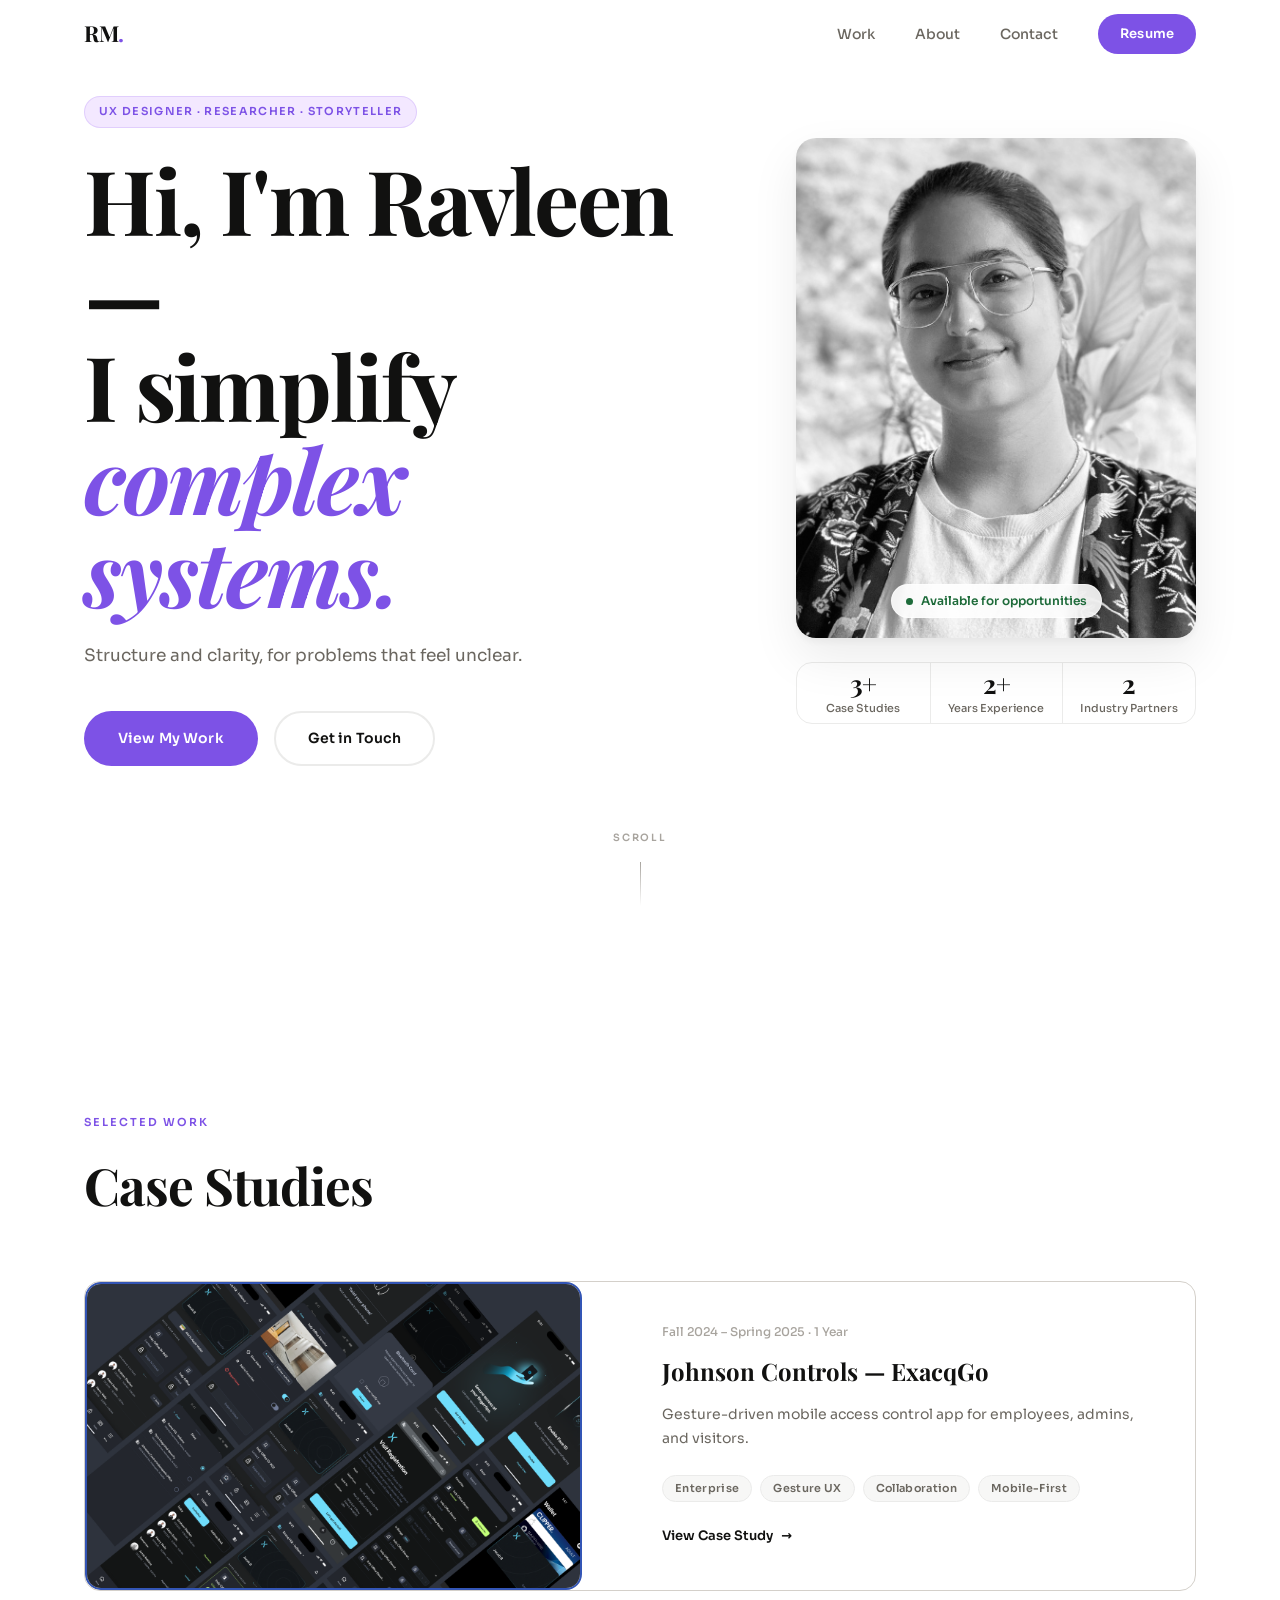
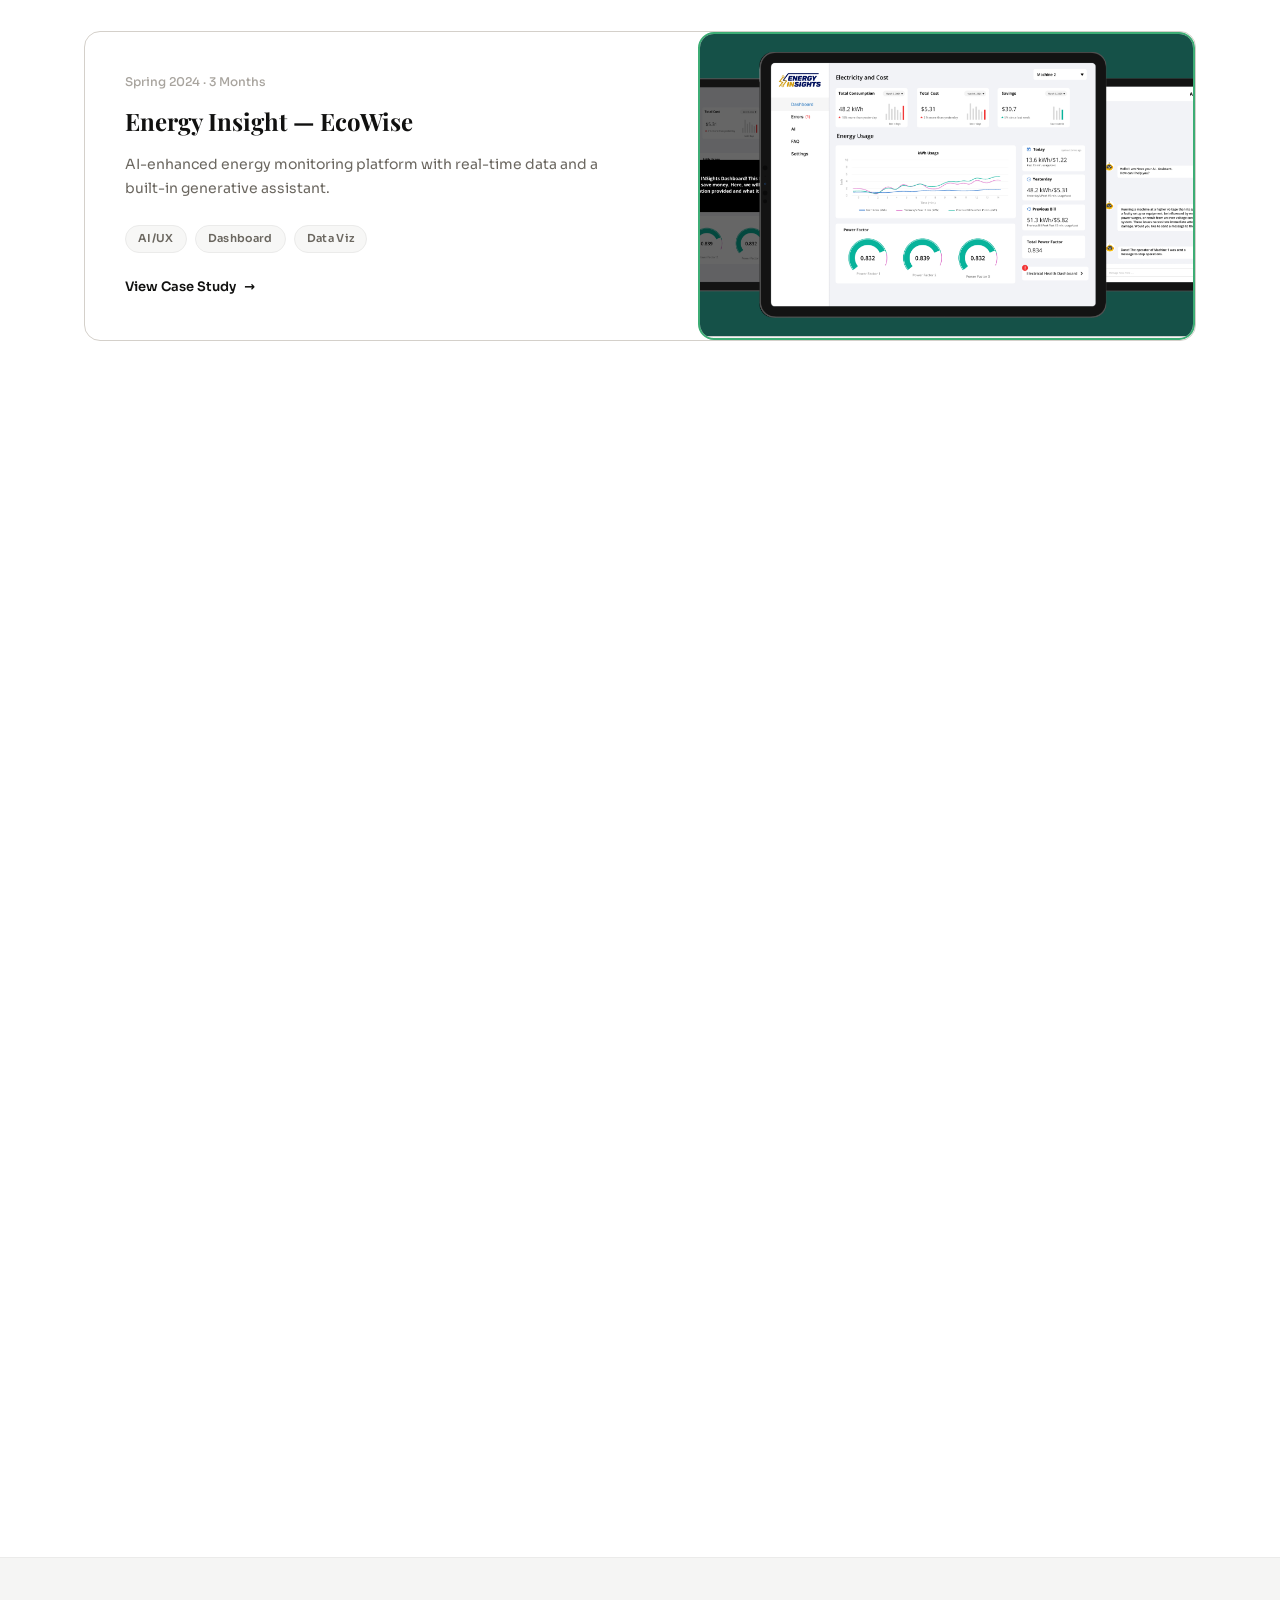
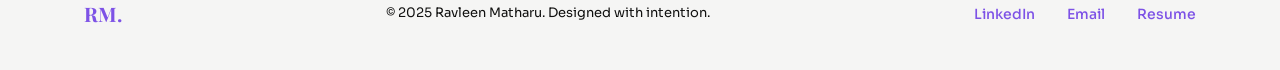
==== index.html @ 2dc5ed5b "Update resume link across all pages Replaced old resume Google Drive link with new updated version. " ====
<!DOCTYPE html>
<html lang="en">
<head>
  <meta charset="UTF-8" />
  <meta name="viewport" content="width=device-width, initial-scale=1.0" />
  <title>Ravleen Matharu — UX Designer</title>
  <meta name="description" content="UX Designer specializing in intentional, user-centered design with storytelling and soul." />
  <link rel="preconnect" href="https://fonts.googleapis.com" />
  <link rel="preconnect" href="https://fonts.gstatic.com" crossorigin />
  <link href="https://fonts.googleapis.com/css2?family=Sora:wght@300;400;500;600;700&family=Playfair+Display:ital,wght@0,500;0,700;1,500&display=swap" rel="stylesheet" />
  <link rel="stylesheet" href="style.css" />
</head>
<body>

  <!-- ─── NAVIGATION ─────────────────────────────────────────── -->
  <header class="nav-wrapper">
    <nav class="nav container">
      <a href="#" class="nav-logo">RM<span class="dot">.</span></a>

      <ul class="nav-links" id="navLinks">
        <li><a href="#work" class="nav-link">Work</a></li>
        <li><a href="about.html" class="nav-link">About</a></li>
        <li><a href="#contact" class="nav-link">Contact</a></li>
        <li>
          <a href="https://drive.google.com/file/d/1xnIxf-tvFqG3KUemp2sTzM4KW7PkfDPg/view" target="_blank" rel="noopener" class="btn btn-sm">Resume</a>
        </li>
      </ul>

      <button class="hamburger" id="hamburger" aria-label="Toggle menu">
        <span></span><span></span><span></span>
      </button>
    </nav>
  </header>

  <!-- ─── HERO ───────────────────────────────────────────────── -->
  <section class="hero" id="hero">
    <div class="container hero-inner">
      <div class="hero-text reveal">
        <span class="eyebrow">UX Designer · Researcher · Storyteller</span>
        <h1 class="hero-headline">
          Hi, I'm Ravleen —<br />
          I simplify <em>complex systems.</em>
        </h1>
        <p class="hero-sub">
          Structure and clarity, for problems that feel unclear.
        </p>
        <div class="hero-cta">
          <a href="#work" class="btn btn-primary">View My Work</a>
          <a href="#contact" class="btn btn-ghost">Get in Touch</a>
        </div>
      </div>

      <div class="hero-visual reveal reveal-delay-1">
        <div class="hero-photo-wrap">
          <img
            src="./portfolio-headshot/Portfolio.jpeg"
            alt="Ravleen Matharu — UX Designer"
            class="hero-photo"
          />
          <div class="hero-available">
            <span class="tag-pill">Available for opportunities</span>
          </div>
        </div>
        <div class="hero-stats">
          <div class="stat">
            <span class="stat-num">3+</span>
            <span class="stat-label">Case Studies</span>
          </div>
          <div class="stat">
            <span class="stat-num">2+</span>
            <span class="stat-label">Years Experience</span>
          </div>
          <div class="stat">
            <span class="stat-num">2</span>
            <span class="stat-label">Industry Partners</span>
          </div>
        </div>
      </div>
    </div>

    <div class="scroll-hint reveal reveal-delay-2">
      <span>Scroll</span>
      <div class="scroll-line"></div>
    </div>
  </section>

  <!-- ─── WORK ───────────────────────────────────────────────── -->
  <section class="work section" id="work">
    <div class="container">
      <div class="section-label reveal">Selected Work</div>
      <h2 class="section-heading reveal">Case Studies</h2>

      <div class="projects-grid">

        <!-- Project 1 — ExacqGo (Latest) -->
        <article class="project-card reveal" data-index="01">
          <div class="project-visual project-visual--security">
            <img
              src="./Exacqgo-images/JCHero Section.png"
              alt="Johnson Controls ExacqGo — gesture-driven mobile access control"
              class="project-image"
              style="object-fit: cover; object-position: center 35%; transform: scale(1.6);"
            />
          </div>
          <div class="project-info">
            <div class="project-meta">
              <span class="project-num">01</span>
              <span class="project-date">Fall 2024 – Spring 2025 · 1 Year</span>
            </div>
            <h3 class="project-title">Johnson Controls — ExacqGo</h3>
            <p class="project-desc">
              Gesture-driven mobile access control app for employees, admins, and visitors.
            </p>
            <div class="project-tags">
              <span>Enterprise</span>
              <span>Gesture UX</span>
              <span>Collaboration</span>
              <span>Mobile-First</span>
            </div>
            <a href="exacqgo.html" class="project-link">
              View Case Study <span class="arrow">→</span>
            </a>
          </div>
        </article>

        <!-- Project 2 — EcoWise -->
        <article class="project-card reveal reveal-delay-1" data-index="02">
          <div class="project-visual project-visual--eco">
            <img
              src="./Ecowise-image/Ecowise-heroimage.png"
              alt="Energy Insight EcoWise — AI-enhanced energy monitoring dashboard"
              class="project-image"
            />
          </div>
          <div class="project-info">
            <div class="project-meta">
              <span class="project-num">02</span>
              <span class="project-date">Spring 2024 · 3 Months</span>
            </div>
            <h3 class="project-title">Energy Insight — EcoWise</h3>
            <p class="project-desc">
              AI-enhanced energy monitoring platform with real-time data and a built-in generative assistant.
            </p>
            <div class="project-tags">
              <span>AI/UX</span>
              <span>Dashboard</span>
              <span>Data Viz</span>
            </div>
            <a href="ecowise.html" class="project-link">
              View Case Study <span class="arrow">→</span>
            </a>
          </div>
        </article>

        <!-- Project 3 — Extinguish -->
        <article class="project-card reveal reveal-delay-2" data-index="03">
          <div class="project-visual project-visual--fire">
            <img
              src="./Extinguish-images/Extinguish h.i.png"
              alt="Extinguish — high-fidelity app screens overview"
              class="project-image"
            />
          </div>
          <div class="project-info">
            <div class="project-meta">
              <span class="project-num">03</span>
              <span class="project-date">Fall 2023 · 6 Weeks</span>
            </div>
            <h3 class="project-title">Extinguish</h3>
            <p class="project-desc">
              Mobile app for firefighters to log environmental exposures and track long-term health.
            </p>
            <div class="project-tags">
              <span>Health Tech</span>
              <span>Mobile App</span>
              <span>Research</span>
            </div>
            <a href="extinguish.html" class="project-link">
              View Case Study <span class="arrow">→</span>
            </a>
          </div>
        </article>

      </div>
    </div>
  </section>


  <!-- ─── CONTACT ────────────────────────────────────────────── -->
  <section class="contact section" id="contact">
    <div class="container">
      <div class="section-label reveal">Get In Touch</div>
      <div class="contact-inner">
        <h2 class="contact-heading reveal">
          Let's connect.<br />
          <em>I'd love to hear from you.</em>
        </h2>
        <div class="contact-links reveal reveal-delay-1">
          <a href="mailto:ravleen.k.matharu@gmail.com" class="contact-link">
            <span class="contact-icon">✉</span>
            <span>ravleen.k.matharu@gmail.com</span>
            <span class="arrow">→</span>
          </a>
          <a href="https://linkedin.com/in/ravleen-matharu" target="_blank" rel="noopener" class="contact-link">
            <span class="contact-icon">in</span>
            <span>linkedin.com/in/ravleen-matharu</span>
            <span class="arrow">→</span>
          </a>
        </div>
        <a href="mailto:ravleen.k.matharu@gmail.com" class="btn btn-primary btn-lg reveal reveal-delay-2">
          Say Hello
        </a>
      </div>
    </div>
  </section>

  <!-- ─── FOOTER ─────────────────────────────────────────────── -->
  <footer class="footer">
    <div class="container footer-inner">
      <span class="footer-logo">RM<span class="dot">.</span></span>
      <p class="footer-copy">© 2025 Ravleen Matharu. Designed with intention.</p>
      <div class="footer-links">
        <a href="https://linkedin.com/in/ravleen-matharu" target="_blank" rel="noopener">LinkedIn</a>
        <a href="mailto:ravleen.k.matharu@gmail.com">Email</a>
        <a href="https://drive.google.com/file/d/1xnIxf-tvFqG3KUemp2sTzM4KW7PkfDPg/view" target="_blank" rel="noopener">Resume</a>
      </div>
    </div>
  </footer>

  <script src="script.js"></script>
</body>
</html>
---- style.css ----
/* ═══════════════════════════════════════════════════════════════
   RAVLEEN MATHARU — Portfolio
   Clean · Minimal · Responsive
   8px spacing scale throughout
   ═══════════════════════════════════════════════════════════════ */

/* ── Reset ──────────────────────────────────────────────────── */
*, *::before, *::after { box-sizing: border-box; margin: 0; padding: 0; }

html { scroll-behavior: smooth; -webkit-text-size-adjust: 100%; }

img, video { max-width: 100%; display: block; }

a { color: inherit; text-decoration: none; }

ul { list-style: none; }

/* ── Design tokens ──────────────────────────────────────────── */
:root {
  /* Colors — unchanged */
  --bg:           #FFFFFF;
  --bg-dark:      #111110;
  --bg-card:      #FFFFFF;
  --bg-subtle:    #F7F7F6;
  --accent:       #7D52E6;
  --accent-soft:  #F3E8FF;
  --text:         #111110;
  --text-muted:   #6B6760;
  --text-light:   #A8A49E;
  --border:       #EBEBEA;
  --border-dark:  #2A2925;

  /* Typography */
  --font-display: 'Playfair Display', Georgia, serif;
  --font-body:    'Sora', system-ui, -apple-system, sans-serif;

  /* Spacing scale (8px base) */
  --sp-1:  8px;
  --sp-2:  16px;
  --sp-3:  24px;
  --sp-4:  32px;
  --sp-5:  40px;
  --sp-6:  48px;
  --sp-7:  56px;
  --sp-8:  64px;
  --sp-9:  72px;
  --sp-10: 80px;
  --sp-12: 96px;
  --sp-16: 128px;

  /* Layout */
  --max-w:     1160px;
  --gutter:    24px;
  --radius:    16px;
  --radius-sm: 8px;
  --radius-xs: 6px;

  /* Motion */
  --ease:     cubic-bezier(0.4, 0, 0.2, 1);
  --ease-out: cubic-bezier(0, 0, 0.2, 1);
  --dur:      0.3s;
}

/* ── Base ───────────────────────────────────────────────────── */
body {
  font-family: var(--font-body);
  background: #FFFFFF;
  color: var(--text);
  font-size: 16px;
  line-height: 1.6;
  overflow-x: hidden;
  -webkit-font-smoothing: antialiased;
}

/* ── Layout ─────────────────────────────────────────────────── */
.container {
  width: 100%;
  max-width: var(--max-w);
  margin-inline: auto;
  padding-inline: var(--gutter);
}

/* ── Spacing system for sections ────────────────────────────── */
.section { padding-block: var(--sp-16); }

@media (max-width: 768px) { .section { padding-block: var(--sp-10); } }
@media (max-width: 480px) { .section { padding-block: var(--sp-8); } }

/* ── Typography helpers ─────────────────────────────────────── */
.section-label {
  display: block;
  font-size: 11px;
  font-weight: 600;
  letter-spacing: 0.18em;
  text-transform: uppercase;
  color: var(--accent);
  margin-bottom: var(--sp-3);
}

.section-heading {
  font-family: var(--font-display);
  font-size: clamp(2rem, 4vw, 3.2rem);
  font-weight: 700;
  line-height: 1.2;
  letter-spacing: -0.02em;
  color: var(--text);
}

.dot { color: var(--accent); }

/* ── Scroll reveal ──────────────────────────────────────────── */
.reveal {
  opacity: 0;
  transform: translateY(20px) scale(0.98);
  transition: opacity 0.7s cubic-bezier(0.16, 1, 0.3, 1), transform 0.7s cubic-bezier(0.16, 1, 0.3, 1);
}
.reveal.visible        { opacity: 1; transform: none; }
.reveal-delay-1        { transition-delay: 0.15s; }
.reveal-delay-2        { transition-delay: 0.3s; }
.reveal-delay-3        { transition-delay: 0.45s; }

/* ── Buttons ────────────────────────────────────────────────── */
.btn {
  display: inline-flex;
  align-items: center;
  justify-content: center;
  gap: var(--sp-1);
  font-family: var(--font-body);
  font-size: 14px;
  font-weight: 600;
  letter-spacing: 0.01em;
  border-radius: 100px;
  border: 2px solid transparent;
  cursor: pointer;
  white-space: nowrap;
  transition: background var(--dur) var(--ease),
              color var(--dur) var(--ease),
              border-color var(--dur) var(--ease),
              transform var(--dur) var(--ease),
              box-shadow var(--dur) var(--ease);
}

.btn-sm  { padding: 8px 20px;  font-size: 13px; }
.btn-lg  { padding: 18px 40px; font-size: 15px; }

.btn-primary {
  padding: 14px 32px;
  background: var(--accent);
  color: var(--bg);
}
.btn-primary:hover {
  background: #5B1DB0;
  transform: translateY(-2px);
  box-shadow: 0 8px 24px rgba(91,29,176,0.3);
}

.btn-ghost {
  padding: 14px 32px;
  background: transparent;
  color: var(--text);
  border-color: var(--border);
}
.btn-ghost:hover {
  border-color: var(--text);
  background: var(--text);
  color: var(--bg);
  transform: translateY(-2px);
  box-shadow: 0 8px 24px rgba(17,17,16,0.18);
}

/* ─────────────────────────────────────────────────────────────
   NAVIGATION
   ───────────────────────────────────────────────────────────── */
.nav-wrapper {
  position: fixed;
  inset-block-start: 0;
  inset-inline: 0;
  z-index: 100;
  transition: background var(--dur) var(--ease),
              box-shadow var(--dur) var(--ease);
}

.nav-wrapper.scrolled {
  background: rgba(255,255,255,0.92);
  backdrop-filter: blur(16px);
  -webkit-backdrop-filter: blur(16px);
  box-shadow: 0 1px 0 var(--border);
}

.nav {
  display: flex;
  align-items: center;
  justify-content: space-between;
  height: 68px;
}

.nav-logo {
  font-family: var(--font-display);
  font-size: 22px;
  font-weight: 700;
  letter-spacing: -0.02em;
  transition: color var(--dur);
}
.nav-logo:hover { color: var(--accent); }

.nav-links {
  display: flex;
  align-items: center;
  gap: var(--sp-5);
}

.nav-link {
  font-size: 14px;
  font-weight: 500;
  color: var(--text-muted);
  position: relative;
  transition: color var(--dur);
}
.nav-link::after {
  content: '';
  position: absolute;
  inset-block-end: -4px;
  inset-inline-start: 0;
  width: 0;
  height: 2px;
  background: #7D52E6 !important;
  border-radius: 2px;
  transition: width var(--dur) var(--ease);
}
.nav-link:hover,
.nav-link.active { color: var(--text); }
.nav-link:hover::after,
.nav-link.active::after { width: 100%; }

.nav-logo:hover {
  color: #7D52E6;
}

.nav-links .btn-sm {
  background: #7D52E6;
  color: #FFFFFF;
}
.nav-links .btn-sm:hover {
  background: #5B1DB0;
  transform: none;
  box-shadow: none;
}

/* Hamburger */
.hamburger {
  display: none;
  flex-direction: column;
  justify-content: space-between;
  width: 22px;
  height: 16px;
  background: none;
  border: none;
  cursor: pointer;
  padding: 0;
}
.hamburger span {
  display: block;
  height: 2px;
  background: var(--text);
  border-radius: 2px;
  transition: transform var(--dur) var(--ease), opacity var(--dur);
}
.hamburger.open span:nth-child(1) { transform: translateY(7px) rotate(45deg); }
.hamburger.open span:nth-child(2) { opacity: 0; }
.hamburger.open span:nth-child(3) { transform: translateY(-7px) rotate(-45deg); }

/* ─────────────────────────────────────────────────────────────
   HERO
   ───────────────────────────────────────────────────────────── */
.hero {
  min-height: 100svh;
  padding-block-start: 96px;
  padding-block-end: var(--sp-10);
  display: flex;
  flex-direction: column;
  justify-content: center;
}

.hero-inner {
  display: grid;
  grid-template-columns: 1fr 400px;
  gap: var(--sp-10);
  align-items: center;
}

/* Eyebrow pill */
.eyebrow {
  display: inline-flex;
  align-items: center;
  font-size: 11px;
  font-weight: 600;
  letter-spacing: 0.12em;
  text-transform: uppercase;
  color: var(--accent);
  background: var(--accent-soft);
  border: 1px solid rgba(124,58,237,0.15);
  border-radius: 100px;
  padding: 6px 14px;
  margin-bottom: var(--sp-3);
}

/* Headline */
.hero-headline {
  font-family: var(--font-display);
  font-size: clamp(3.2rem, 7vw, 5.6rem);
  font-weight: 700;
  line-height: 1.04;
  letter-spacing: -0.025em;
  color: var(--text);
  margin-bottom: var(--sp-3);
}
.hero-headline em { font-style: italic; color: var(--accent); }

/* Subtext */
.hero-sub {
  font-size: clamp(15px, 1.6vw, 17px);
  color: var(--text-muted);
  line-height: 1.75;
  max-width: 460px;
  margin-bottom: var(--sp-5);
}

/* CTA row */
.hero-cta {
  display: flex;
  gap: var(--sp-2);
  flex-wrap: wrap;
}

/* Hero photo */
.hero-photo-wrap {
  position: relative;
  border-radius: 20px;
  overflow: hidden;
  box-shadow: 0 4px 6px rgba(0,0,0,0.04), 0 20px 48px rgba(0,0,0,0.08);
  transition: transform 0.4s var(--ease), box-shadow 0.4s var(--ease);
}
.hero-photo-wrap:hover {
  transform: translateY(-4px);
  box-shadow: 0 8px 12px rgba(125, 82, 230, 0.08), 0 32px 72px rgba(125, 82, 230, 0.14);
}
.hero-photo {
  width: 100%;
  aspect-ratio: 4/5;
  object-fit: cover;
  object-position: center 35%;
  display: block;
}
.hero-available {
  position: absolute;
  bottom: 20px;
  left: 0;
  right: 0;
  display: flex;
  justify-content: center;
}
.hero-available .tag-pill {
  background: rgba(255,255,255,0.88);
  backdrop-filter: blur(12px);
  -webkit-backdrop-filter: blur(12px);
  border: 1px solid rgba(255,255,255,0.5);
  margin-bottom: 0;
}

/* Available pill */
.tag-pill {
  display: inline-flex;
  align-items: center;
  gap: 8px;
  font-size: 12px;
  font-weight: 600;
  color: #1E6B3A;
  background: #E8F5EE;
  border-radius: 100px;
  padding: 6px 14px;
  margin-bottom: var(--sp-4);
}
.tag-pill::before {
  content: '';
  width: 7px;
  height: 7px;
  background: #1E6B3A;
  border-radius: 50%;
  animation: blink 2.2s ease-in-out infinite;
}
@keyframes blink {
  0%, 100% { opacity: 1; transform: scale(1); }
  50%       { opacity: 0.4; transform: scale(1.3); }
}

/* Stats row below photo */
.hero-stats {
  display: grid;
  grid-template-columns: repeat(3, 1fr);
  border: 1px solid var(--border);
  border-radius: var(--radius);
  margin-top: var(--sp-3);
  overflow: hidden;
}

.stat {
  display: flex;
  flex-direction: column;
  align-items: center;
  gap: 4px;
  padding: var(--sp-1) var(--sp-2);
  text-align: center;
}
.stat + .stat { border-left: 1px solid var(--border); }

.stat-num {
  font-family: var(--font-display);
  font-size: 26px;
  font-weight: 700;
  color: var(--text);
  line-height: 1;
  letter-spacing: -0.02em;
}
.stat-label {
  font-size: 11px;
  color: var(--text-muted);
  font-weight: 500;
  line-height: 1.3;
}

/* Scroll hint */
.scroll-hint {
  display: flex;
  flex-direction: column;
  align-items: center;
  gap: var(--sp-2);
  margin-top: var(--sp-8);
  color: var(--text-light);
}
.scroll-hint span {
  font-size: 10px;
  font-weight: 600;
  letter-spacing: 0.18em;
  text-transform: uppercase;
}
.scroll-line {
  width: 1px;
  height: 44px;
  background: linear-gradient(to bottom, var(--text-light), transparent);
  animation: scrollAnim 2s ease-in-out infinite;
}
@keyframes scrollAnim {
  0%   { transform: scaleY(0); transform-origin: top; }
  50%  { transform: scaleY(1); transform-origin: top; }
  100% { transform: scaleY(0); transform-origin: bottom; }
}

/* ─────────────────────────────────────────────────────────────
   ABOUT
   ───────────────────────────────────────────────────────────── */
.about {
  background: var(--bg-subtle);
  border-block: 1px solid var(--border);
}

.about-intro,
.about-personal {
  max-width: 680px;
  margin-inline: auto;
}

.about-process {
  max-width: 1100px;
  margin-inline: auto;
}

.about-heading {
  font-family: var(--font-body);
  font-size: clamp(2rem, 5vw, 3rem);
  font-weight: 700;
  color: var(--text);
  line-height: 1.15;
  margin-bottom: var(--sp-5);
}

.about-bio {
  font-size: 15px;
  color: var(--text-muted);
  line-height: 1.85;
  margin-bottom: var(--sp-3);
}

.about-skills {
  font-size: 13px;
  color: var(--text-light);
  letter-spacing: 0.02em;
  margin-top: var(--sp-4);
}

.about-section-label {
  font-size: 11px;
  font-weight: 600;
  letter-spacing: 0.18em;
  text-transform: uppercase;
  color: var(--accent);
  margin-bottom: var(--sp-3);
  display: block;
}

.about-process {
  margin-top: var(--sp-10);
  padding-top: var(--sp-8);
  border-top: 1px solid var(--border);
}

/* ── About Process Cards ─────────────────────────────────── */
.process-grid {
  display: grid;
  grid-template-columns: repeat(5, 1fr);
  gap: 8px;
  background: transparent;
  border: none;
  border-radius: 0;
  overflow: visible;
  margin-top: var(--sp-5);
}

.process-card {
  background: var(--bg-card);
  padding: var(--sp-5) var(--sp-4);
  display: flex;
  flex-direction: column;
  gap: var(--sp-3);
  min-height: 300px;
  justify-content: flex-start;
  border: 1px solid var(--border);
  border-radius: 16px;
  box-shadow: 0 2px 8px rgba(0,0,0,0.04);
  transition: all 0.3s var(--ease);
  cursor: pointer;
}

.process-card:hover {
  border-color: var(--accent);
  box-shadow: 0 8px 24px rgba(0,0,0,0.08);
  transform: translateY(-4px);
}

.process-num {
  font-size: 18px;
  font-weight: 700;
  color: var(--accent);
  letter-spacing: 0.1em;
}

.process-title {
  font-size: 16px;
  font-weight: 600;
  color: var(--text);
  margin: 0;
  display: inline;
}
}

.process-methods {
  list-style: none;
  padding: 0;
  margin: var(--sp-2) 0 0;
  border-top: 1px solid var(--border);
  padding-top: var(--sp-3);
  display: flex;
  flex-direction: column;
  gap: var(--sp-1);
  opacity: 0;
  max-height: 0;
  overflow: hidden;
  transition: opacity 0.3s var(--ease), max-height 0.3s var(--ease);
}

.process-card:hover .process-methods {
  opacity: 1;
  max-height: 300px;
}

.process-methods li {
  font-size: 13px;
  color: var(--text-muted);
  line-height: 1.5;
}

.about-personal {
  margin-top: var(--sp-8);
  padding-top: var(--sp-8);
  border-top: 1px solid var(--border);
}

.about-think {
  max-width: 680px;
  margin-inline: auto;
  margin-top: var(--sp-10);
  padding-top: var(--sp-8);
  border-top: 1px solid var(--border);
}

.about-process-note {
  font-size: 14px;
  color: var(--text-muted);
  line-height: 1.65;
  margin-bottom: var(--sp-4);
  font-style: italic;
}

.about-quote {
  max-width: 680px;
  margin-inline: auto;
  margin-top: var(--sp-10);
  padding-top: var(--sp-8);
  border-top: 1px solid var(--border);
  font-family: var(--font-display);
  font-size: clamp(1.1rem, 2vw, 1.4rem);
  font-weight: 500;
  font-style: italic;
  color: var(--text);
  line-height: 1.55;
  quotes: none;
}

.about-quote-cite {
  display: block;
  font-size: 13px;
  font-style: normal;
  color: var(--text-muted);
  margin-top: var(--sp-2);
  letter-spacing: 0.04em;
}

.about-preview {
  max-width: 680px;
}

.about-more {
  display: inline-flex;
  align-items: center;
  gap: 6px;
  font-size: 14px;
  font-weight: 600;
  color: var(--accent);
  margin-top: var(--sp-4);
  transition: gap var(--dur) var(--ease);
}

.about-more:hover {
  gap: 10px;
}

/* Responsive: 5 col → 4 col → 3 col → 2 col → 1 col */
@media (max-width: 1100px) {
  .process-grid {
    grid-template-columns: repeat(4, 1fr);
  }
}

@media (max-width: 900px) {
  .process-grid {
    grid-template-columns: repeat(3, 1fr);
  }
}

@media (max-width: 600px) {
  .process-grid {
    grid-template-columns: repeat(2, 1fr);
  }
}

@media (max-width: 400px) {
  .process-grid {
    grid-template-columns: 1fr;
  }
}

/* ─────────────────────────────────────────────────────────────
   WORK
   ───────────────────────────────────────────────────────────── */
.work { background: var(--bg); }

.work .section-heading { margin-bottom: var(--sp-8); }

/* Projects grid — 2 columns, third card spans full width */
.projects-grid {
  display: grid;
  grid-template-columns: 1fr;
  gap: var(--sp-5);
}

/* ── Project card ───────────────────────────────────────────── */
.project-card {
  background: var(--bg-card);
  border: 1px solid #D4D0CA;
  border-radius: var(--radius);
  overflow: hidden;
  display: flex;
  flex-direction: row;
  transition: transform 0.3s var(--ease), box-shadow 0.3s var(--ease);
  cursor: pointer;
  gap: var(--sp-5);
}
.project-card:hover {
  transform: translateY(-6px);
  box-shadow: 0 12px 40px rgba(0,0,0,0.09);
}

/* Alternate image position: odd cards left, even cards right */
.project-card:nth-child(even) {
  flex-direction: row-reverse;
}

/* Wide card spans full grid */
.project-card--wide {
  grid-column: 1 / -1;
  flex-direction: row;
}
.project-card--wide .project-visual { flex: 1; aspect-ratio: auto; min-height: 300px; }
.project-card--wide .project-info   { flex: 1; }

/* Visual area */
.project-visual {
  aspect-ratio: 16 / 9;
  position: relative;
  overflow: hidden;
  display: flex;
  align-items: center;
  justify-content: center;
  border-radius: var(--radius);
  border: 2px solid #E8956D;
  box-sizing: border-box;
  flex: 1;
  min-width: 0;
}

.project-visual--fire {
  background: transparent;
  border-color: #E8956D;
}
.project-visual--eco {
  background: transparent;
  border-color: #3DAD75;
}
.project-visual--security {
  background: transparent;
  border-color: #3355B5;
}

/* Mockup inside visual */
.project-mockup {
  width: 140px;
  transform: perspective(700px) rotateY(-8deg) rotateX(4deg);
  filter: drop-shadow(0 16px 32px rgba(0,0,0,0.4));
  transition: transform 0.45s var(--ease);
  border-radius: var(--radius);
  overflow: hidden;
}
.project-card:hover .project-mockup { transform: perspective(700px) rotateY(0) rotateX(0); }

/* Project image (replaces mockup for some projects) */
.project-image {
  width: 100%;
  height: 100%;
  object-fit: cover;
  object-position: center;
  display: block;
  transition: transform 0.4s var(--ease);
  transform: scale(1);
  position: relative;
  z-index: 10;
}

.project-card:hover .project-image {
  transform: scale(1.08);
}


.mockup-screen {
  background: rgba(255,255,255,0.96);
  border-radius: 12px;
  overflow: hidden;
}
.mockup-bar {
  height: 8px;
  background: #F0EDEA;
  border-bottom: 1px solid #E8E5E0;
}
.mockup-content {
  padding: 14px;
  display: flex;
  flex-direction: column;
  gap: 8px;
  align-items: center;
}
.mockup-icon { font-size: 22px; line-height: 1; }
.mockup-lines { width: 100%; display: flex; flex-direction: column; gap: 6px; }

.line { height: 6px; background: #EBEBEA; border-radius: 3px; }
.line-lg { width: 100%; }
.line-md { width: 72%; }
.line-sm { width: 48%; }

/* Project info panel */
.project-info {
  padding: var(--sp-5);
  display: flex;
  flex-direction: column;
  flex: 1;
  background: transparent;
  justify-content: center;
}

.project-meta {
  display: flex;
  align-items: center;
  justify-content: space-between;
  margin-bottom: var(--sp-2);
}
.project-num {
  display: none;
}
.project-date { font-size: 12px; color: var(--text-light); font-weight: 500; }

.project-title {
  font-family: var(--font-display);
  font-size: clamp(1.2rem, 2vw, 1.5rem);
  font-weight: 700;
  color: var(--text);
  line-height: 1.2;
  margin-bottom: var(--sp-2);
}

.project-desc {
  font-size: 14px;
  color: var(--text-muted);
  line-height: 1.75;
  margin-bottom: var(--sp-3);
  flex: 1;
}

.project-tags {
  display: flex;
  flex-wrap: wrap;
  gap: var(--sp-1);
  margin-bottom: var(--sp-3);
}
.project-tags span {
  font-size: 11px;
  font-weight: 600;
  color: var(--text-muted);
  background: var(--bg-subtle);
  border: 1px solid var(--border);
  border-radius: 100px;
  padding: 4px 12px;
  letter-spacing: 0.03em;
}

.project-link {
  display: inline-flex;
  align-items: center;
  gap: 8px;
  font-size: 13px;
  font-weight: 600;
  color: var(--text);
  margin-top: auto;
  transition: color var(--dur), gap var(--dur);
  position: relative;
  padding-bottom: 3px;
}

.project-link::after {
  content: '';
  position: absolute;
  bottom: 0;
  left: 0;
  width: 0;
  height: 2px;
  background: var(--accent);
  transition: width 0.3s cubic-bezier(0.16, 1, 0.3, 1);
}

.project-link:hover {
  color: var(--accent);
  gap: 14px;
}

.project-link:hover::after {
  width: 100%;
}

.arrow { display: inline-block; transition: transform var(--dur); }
.project-link:hover .arrow { transform: translateX(4px); }

/* ─────────────────────────────────────────────────────────────
   CONTACT
   ───────────────────────────────────────────────────────────── */
.contact { background: var(--bg); }

.contact-inner { max-width: 640px; }

.contact-heading {
  font-family: var(--font-display);
  font-size: clamp(1.8rem, 3.5vw, 3rem);
  font-weight: 700;
  line-height: 1.2;
  margin-bottom: var(--sp-6);
  color: var(--text);
}
.contact-heading em { font-style: italic; color: var(--accent); }

.contact-links {
  display: flex;
  flex-direction: column;
  gap: var(--sp-2);
  margin-bottom: var(--sp-5);
}

.contact-link {
  display: flex;
  align-items: center;
  gap: var(--sp-2);
  padding: var(--sp-3);
  background: var(--bg-subtle);
  border: 1px solid var(--border);
  border-radius: var(--radius);
  font-size: 14px;
  font-weight: 500;
  color: var(--text-muted);
  transition: border-color var(--dur), color var(--dur),
              transform var(--dur), box-shadow var(--dur);
}
.contact-link:hover {
  border-color: var(--text);
  color: var(--text);
  transform: translateX(6px);
  box-shadow: 0 4px 16px rgba(0,0,0,0.06);
}

.contact-icon {
  width: 36px;
  height: 36px;
  display: flex;
  align-items: center;
  justify-content: center;
  background: var(--bg);
  border: 1px solid var(--border);
  border-radius: var(--radius-sm);
  font-size: 13px;
  font-weight: 700;
  color: var(--text);
  flex-shrink: 0;
}

.contact-link span:nth-child(2) { flex: 1; }

.contact-link .arrow {
  color: var(--text-light);
  font-size: 16px;
  transition: transform var(--dur), color var(--dur);
}
.contact-link:hover .arrow {
  transform: translateX(4px);
  color: var(--accent);
}

/* ─────────────────────────────────────────────────────────────
   FOOTER
   ───────────────────────────────────────────────────────────── */
.footer {
  background: #F5F5F4;
  padding-block: var(--sp-5);
  border-top: 1px solid var(--border);
}

.footer-inner {
  display: flex;
  align-items: center;
  justify-content: space-between;
  gap: var(--sp-3);
  flex-wrap: wrap;
}

.footer-logo {
  font-family: var(--font-display);
  font-size: 20px;
  font-weight: 700;
  color: var(--accent);
}

.footer-copy { font-size: 13px; color: #111110; }

.footer-links { display: flex; gap: var(--sp-4); }
.footer-links a {
  font-size: 14px;
  font-weight: 500;
  color: #7D52E6;
  opacity: 1;
  transition: color var(--dur), opacity var(--dur);
}
.footer-links a:hover { opacity: 1; }

/* ─────────────────────────────────────────────────────────────
   RESPONSIVE
   ───────────────────────────────────────────────────────────── */

/* Tablet */
@media (max-width: 1024px) {
  .hero-inner {
    grid-template-columns: 1fr;
    gap: var(--sp-8);
  }
  .hero-visual {
    display: flex;
    flex-direction: column;
    align-items: center;
  }

  .about-grid { grid-template-columns: 1fr; gap: var(--sp-6); }
  .about-left .section-heading { position: static; }

  .projects-grid { grid-template-columns: 1fr; gap: var(--sp-4); }
  .project-card { flex-direction: column; gap: var(--sp-3); }
  .project-card:nth-child(even) { flex-direction: column; }
  .project-card--wide { flex-direction: column; }
  .project-card--wide .project-visual { min-height: 240px; }
}

/* Mobile */
@media (max-width: 768px) {
  :root { --gutter: 20px; }

  /* Nav */
  .hamburger { display: flex; }

  .nav-links {
    position: fixed;
    inset-block-start: 68px;
    inset-inline: 0;
    background: rgba(255,255,255,0.97);
    backdrop-filter: blur(12px);
    -webkit-backdrop-filter: blur(12px);
    flex-direction: column;
    align-items: stretch;
    padding: var(--sp-3) var(--gutter);
    gap: var(--sp-1);
    border-bottom: 1px solid var(--border);
    pointer-events: none;
    opacity: 0;
    transform: translateY(-8px);
    transition: opacity var(--dur) var(--ease), transform var(--dur) var(--ease);
  }
  .nav-links.open { pointer-events: all; opacity: 1; transform: none; }

  .nav-link {
    display: block;
    padding: var(--sp-2) var(--sp-2);
    font-size: 16px;
    border-radius: var(--radius-sm);
  }
  .nav-link::after { display: none; }

  .nav-links .btn-sm {
    display: block;
    text-align: center;
    padding: var(--sp-2);
    border-radius: 100px;
    margin-top: var(--sp-1);
  }

  /* Hero */
  .hero { padding-block-start: 88px; }
  .hero-headline { font-size: clamp(2.6rem, 10vw, 3.6rem); }
  .hero-sub { font-size: 15px; max-width: 100%; }
  .hero-cta { flex-direction: column; }
  .hero-cta .btn { width: 100%; }

  .scroll-hint { display: none; }

  /* Projects */
  .project-info { padding: var(--sp-3); }

  /* Contact */
  .contact-link { flex-wrap: wrap; }
  .contact-link span:nth-child(2) { font-size: 13px; word-break: break-all; }

  /* Footer */
  .footer-inner { flex-direction: column; text-align: center; gap: var(--sp-2); }
}

/* Small mobile */
@media (max-width: 480px) {
  :root { --gutter: 16px; }

  .stat-num { font-size: 22px; }
  .stat-label { font-size: 10px; }
  .hero-stats { gap: 0; }
}

/* ─────────────────────────────────────────────────────────────
   ACCESSIBILITY & MISC
   ───────────────────────────────────────────────────────────── */
@media (hover: hover) {
  a:focus-visible,
  button:focus-visible {
    outline: 2px solid var(--accent);
    outline-offset: 4px;
    border-radius: 4px;
  }
}

::selection { background: var(--accent); color: #fff; }
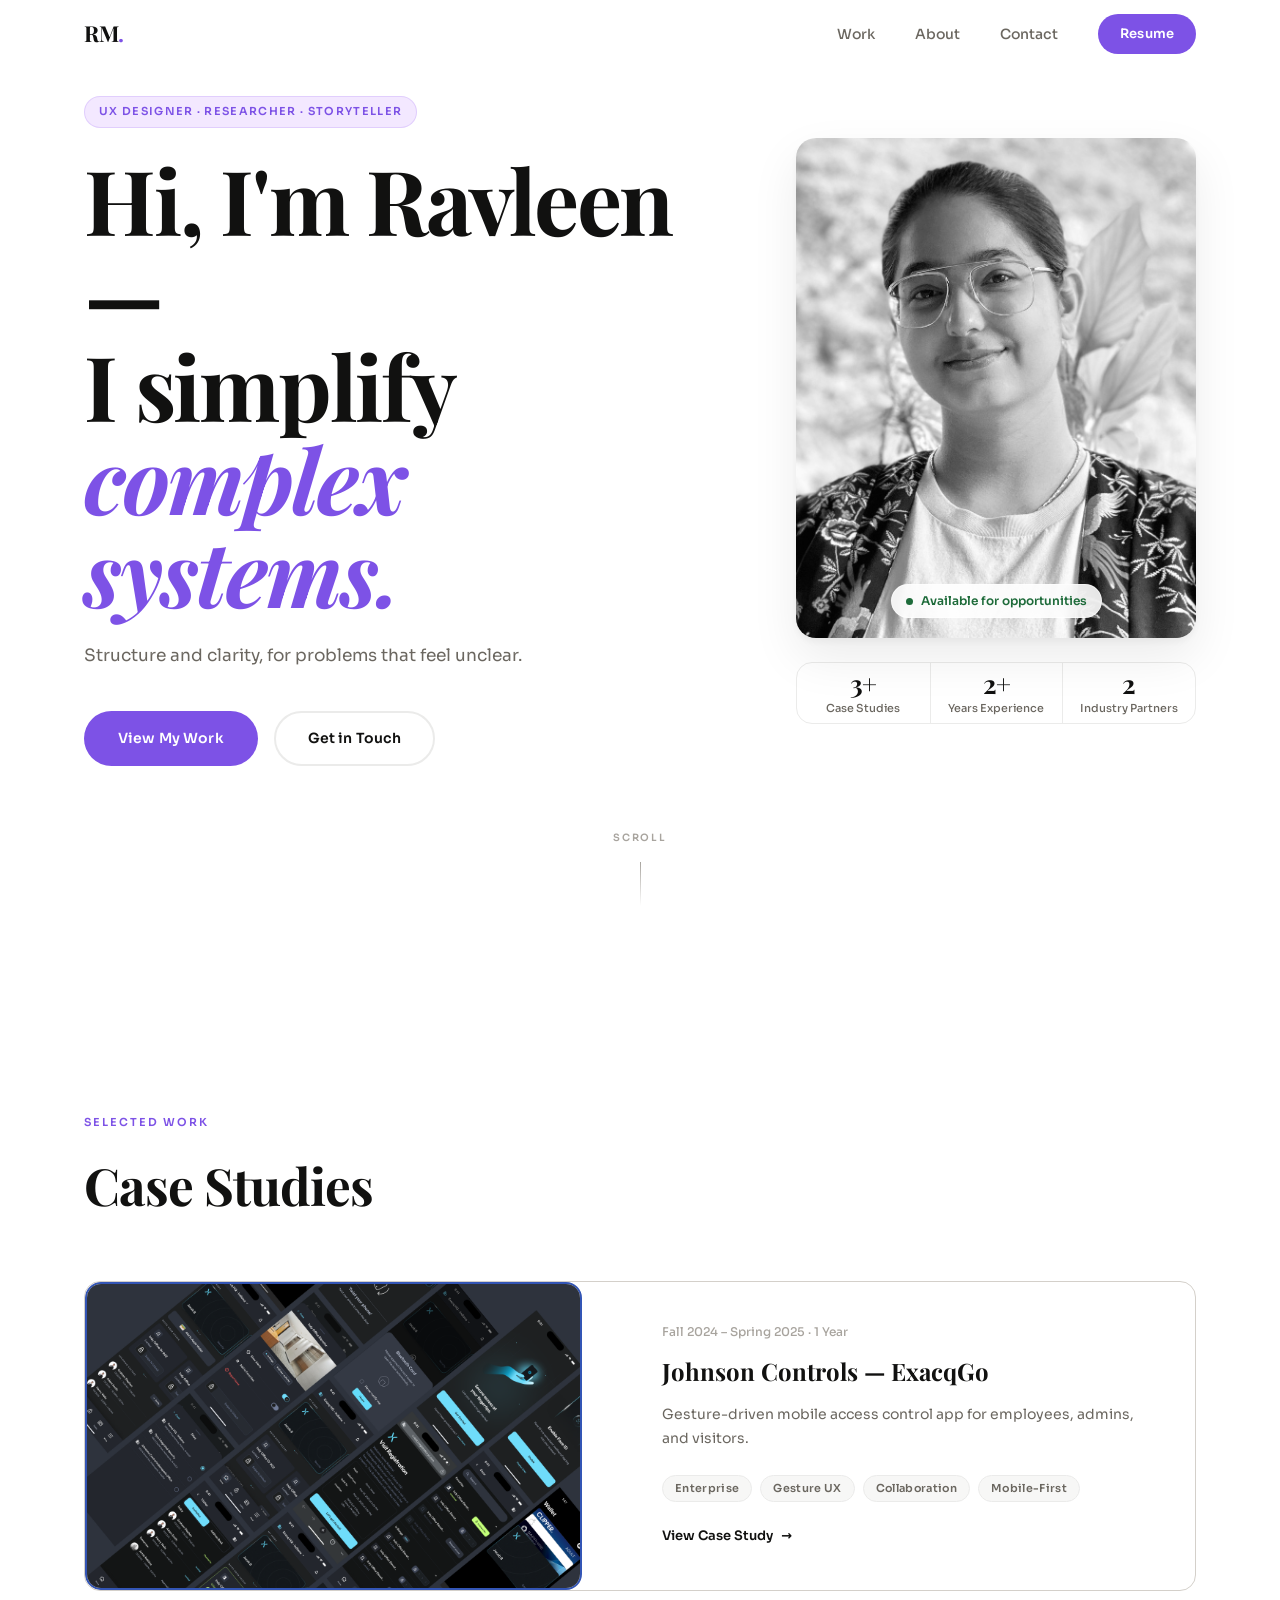
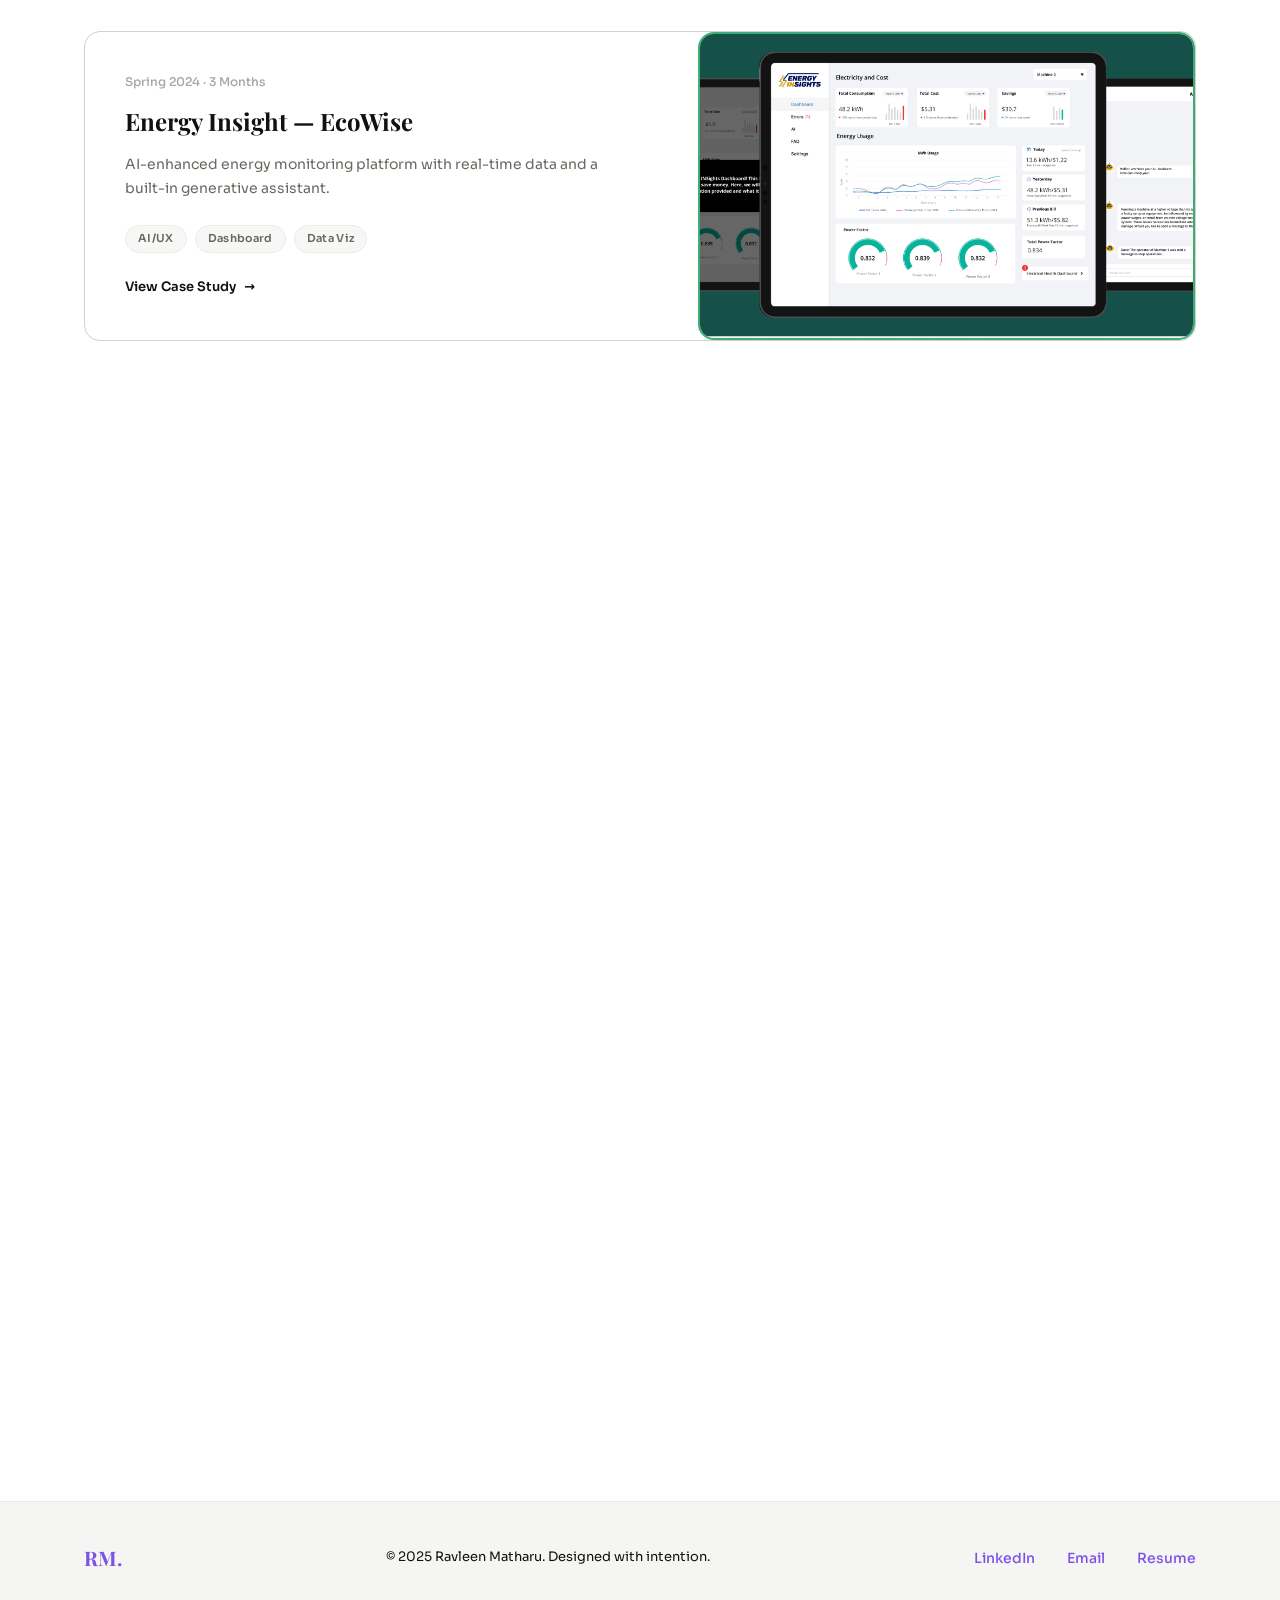
==== commit c92a8a7b: "Remove 'Say Hello' button from contact section Removed redundant button since email and LinkedIn lin" ====
--- a/index.html
+++ b/index.html
@@ -207,9 +207,6 @@
             <span class="arrow">→</span>
           </a>
         </div>
-        <a href="mailto:ravleen.k.matharu@gmail.com" class="btn btn-primary btn-lg reveal reveal-delay-2">
-          Say Hello
-        </a>
       </div>
     </div>
   </section>
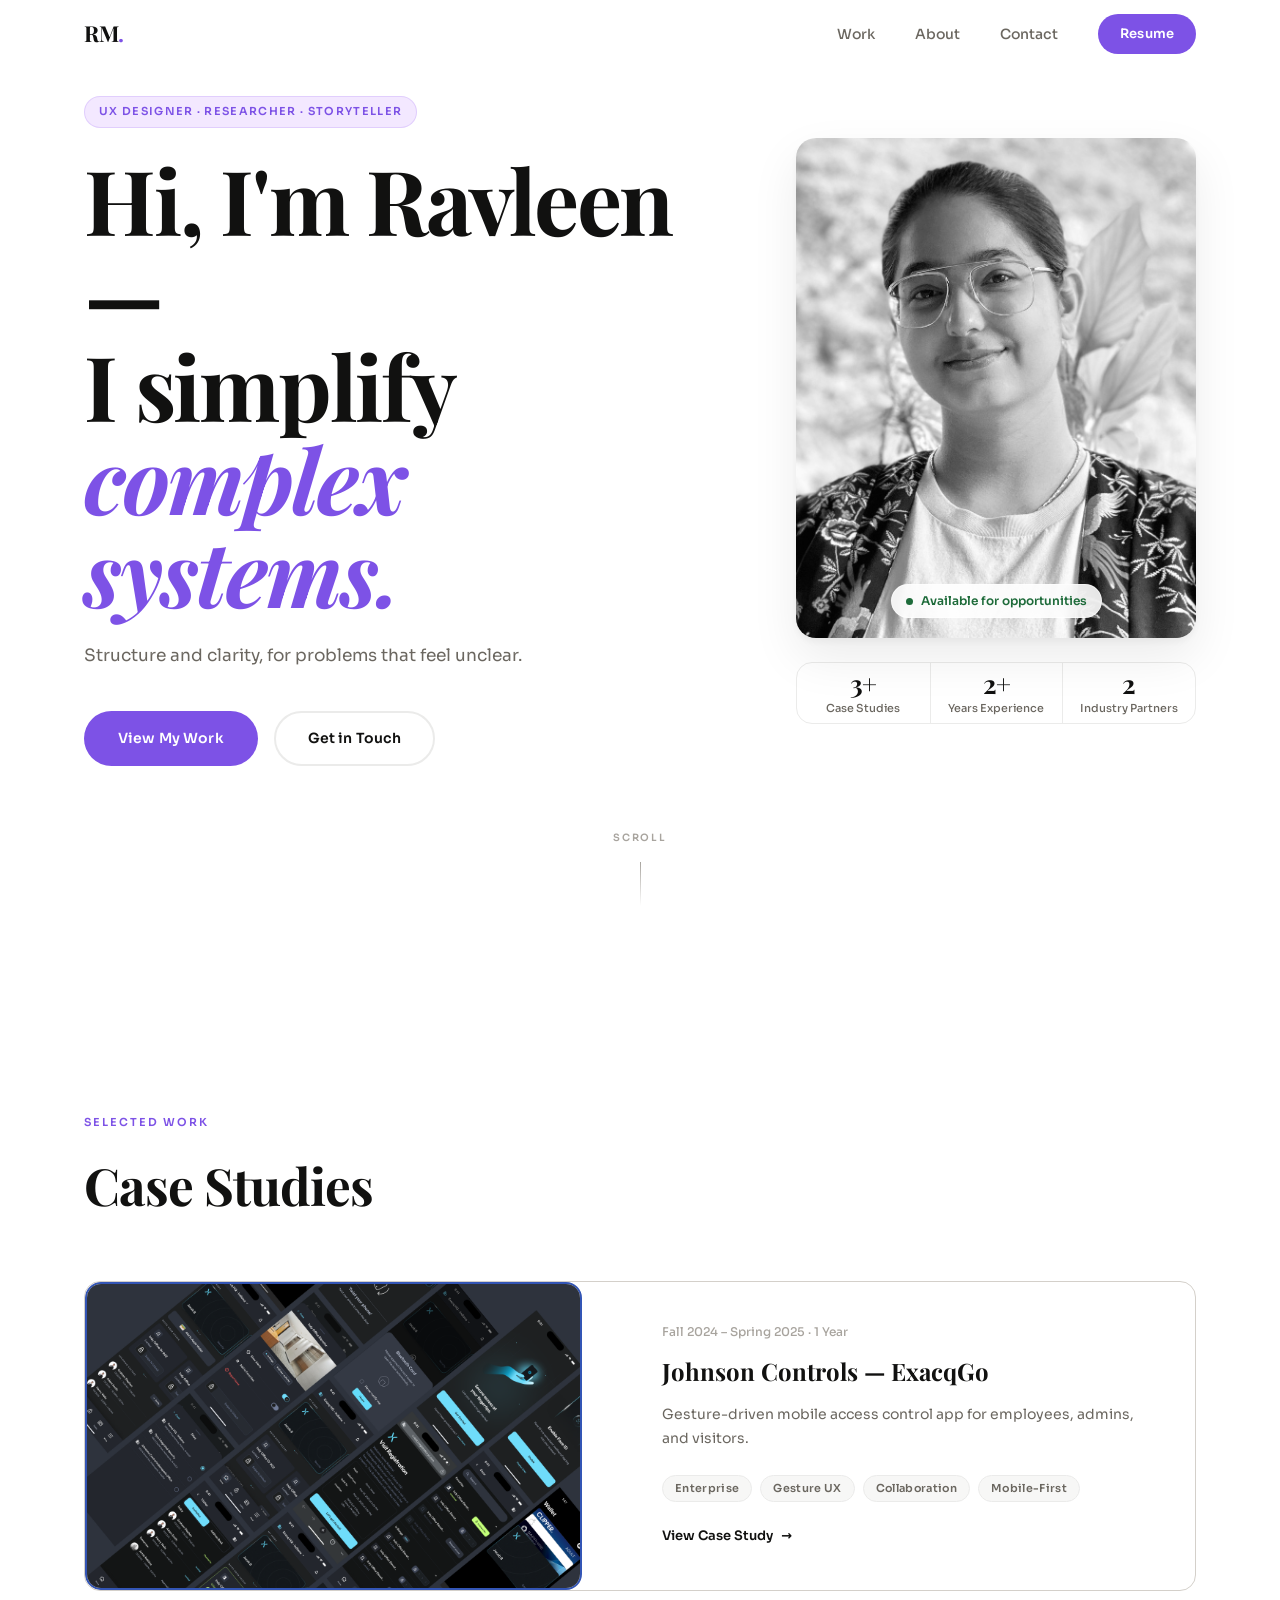
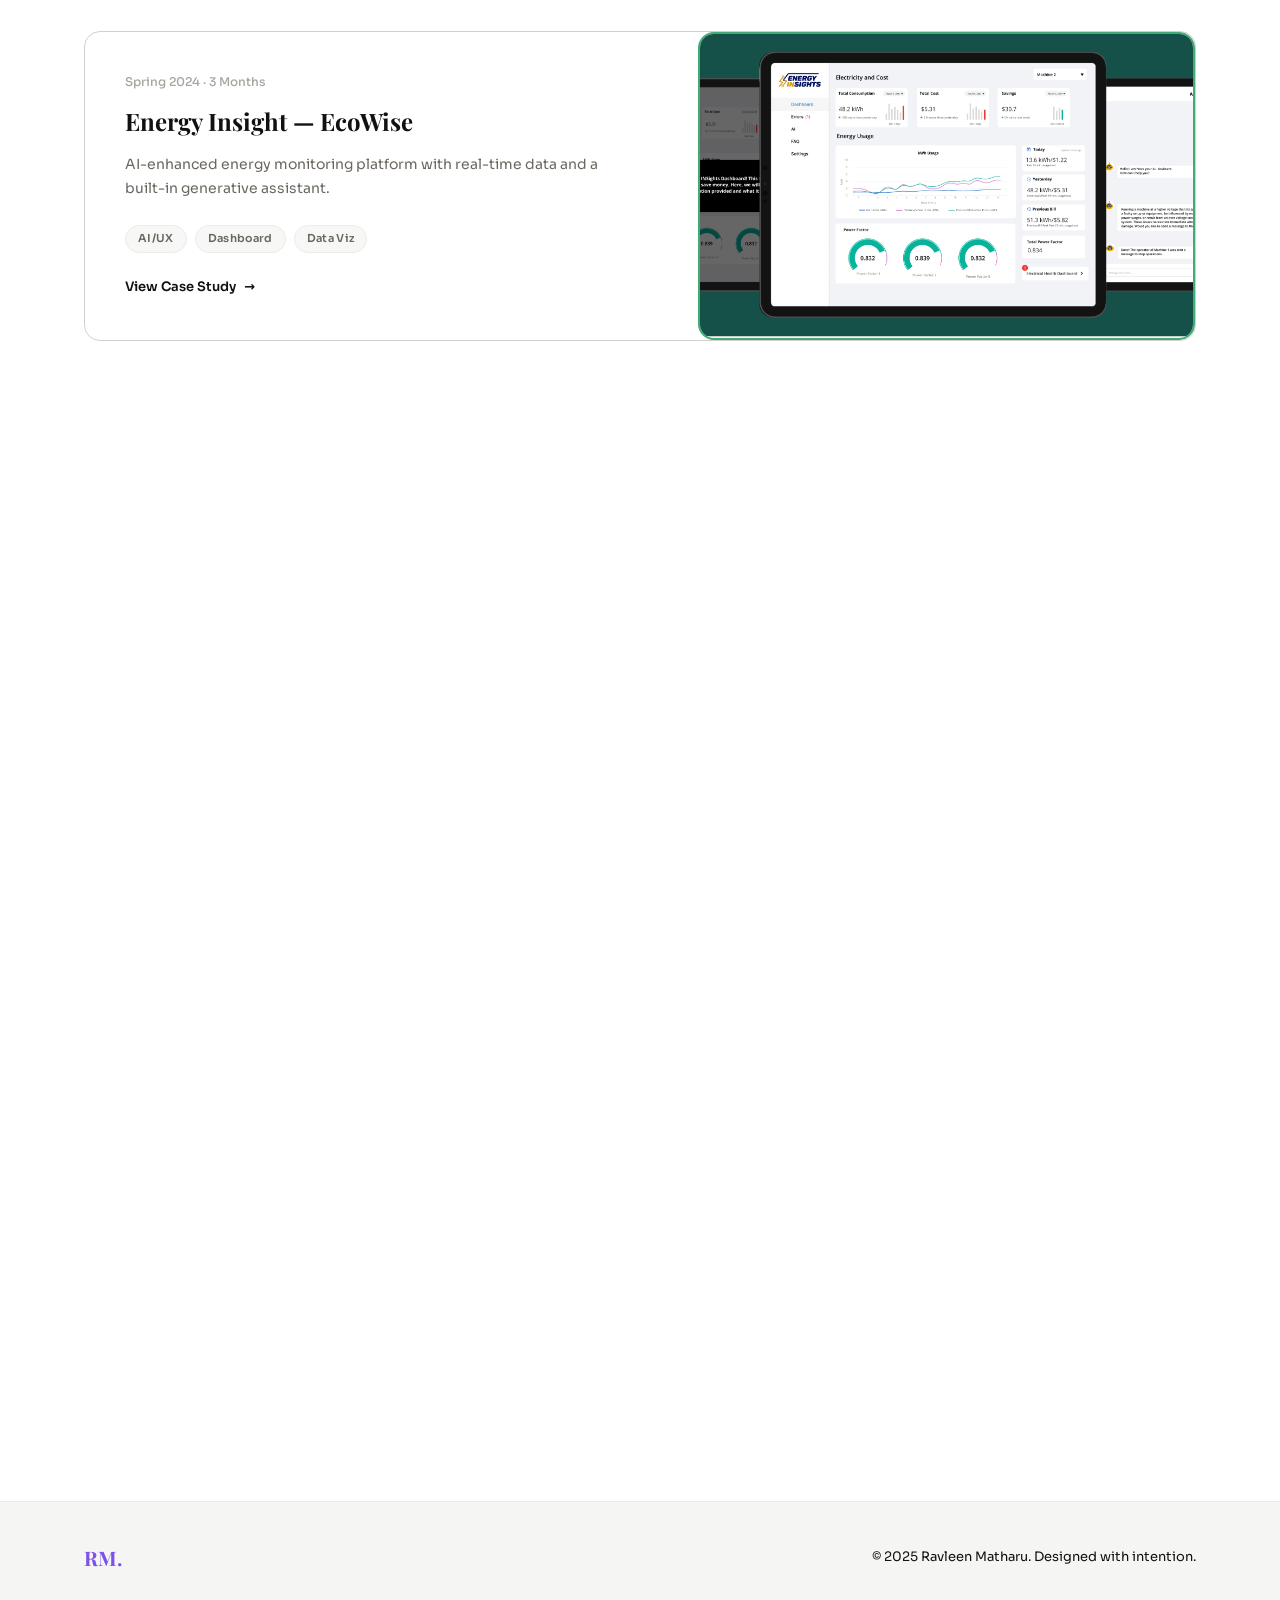
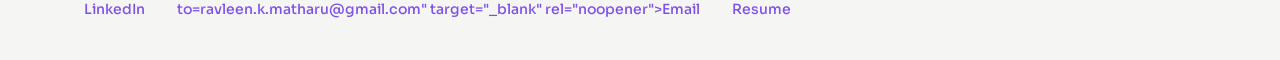
==== commit 3e195405: "Open email links in new tab Added target='_blank' to email links so Gmail compose opens in new tab/w" ====
--- a/index.html
+++ b/index.html
@@ -196,7 +196,7 @@
           <em>I'd love to hear from you.</em>
         </h2>
         <div class="contact-links reveal reveal-delay-1">
-          <a href="mailto:ravleen.k.matharu@gmail.com" class="contact-link">
+          <a href="https://mail.google.com/mail/?view=cm&to=ravleen.k.matharu@gmail.com" class="contact-link">
             <span class="contact-icon">✉</span>
             <span>ravleen.k.matharu@gmail.com</span>
             <span class="arrow">→</span>
@@ -218,7 +218,7 @@
       <p class="footer-copy">© 2025 Ravleen Matharu. Designed with intention.</p>
       <div class="footer-links">
         <a href="https://linkedin.com/in/ravleen-matharu" target="_blank" rel="noopener">LinkedIn</a>
-        <a href="mailto:ravleen.k.matharu@gmail.com">Email</a>
+        <a href="https://mail.google.com/mail/?view=cm<a href="https://mail.google.com/mail/?view=cm&to=ravleen.k.matharu@gmail.com">to=ravleen.k.matharu@gmail.com" target="_blank" rel="noopener">Email</a>
         <a href="https://drive.google.com/file/d/1xnIxf-tvFqG3KUemp2sTzM4KW7PkfDPg/view" target="_blank" rel="noopener">Resume</a>
       </div>
     </div>
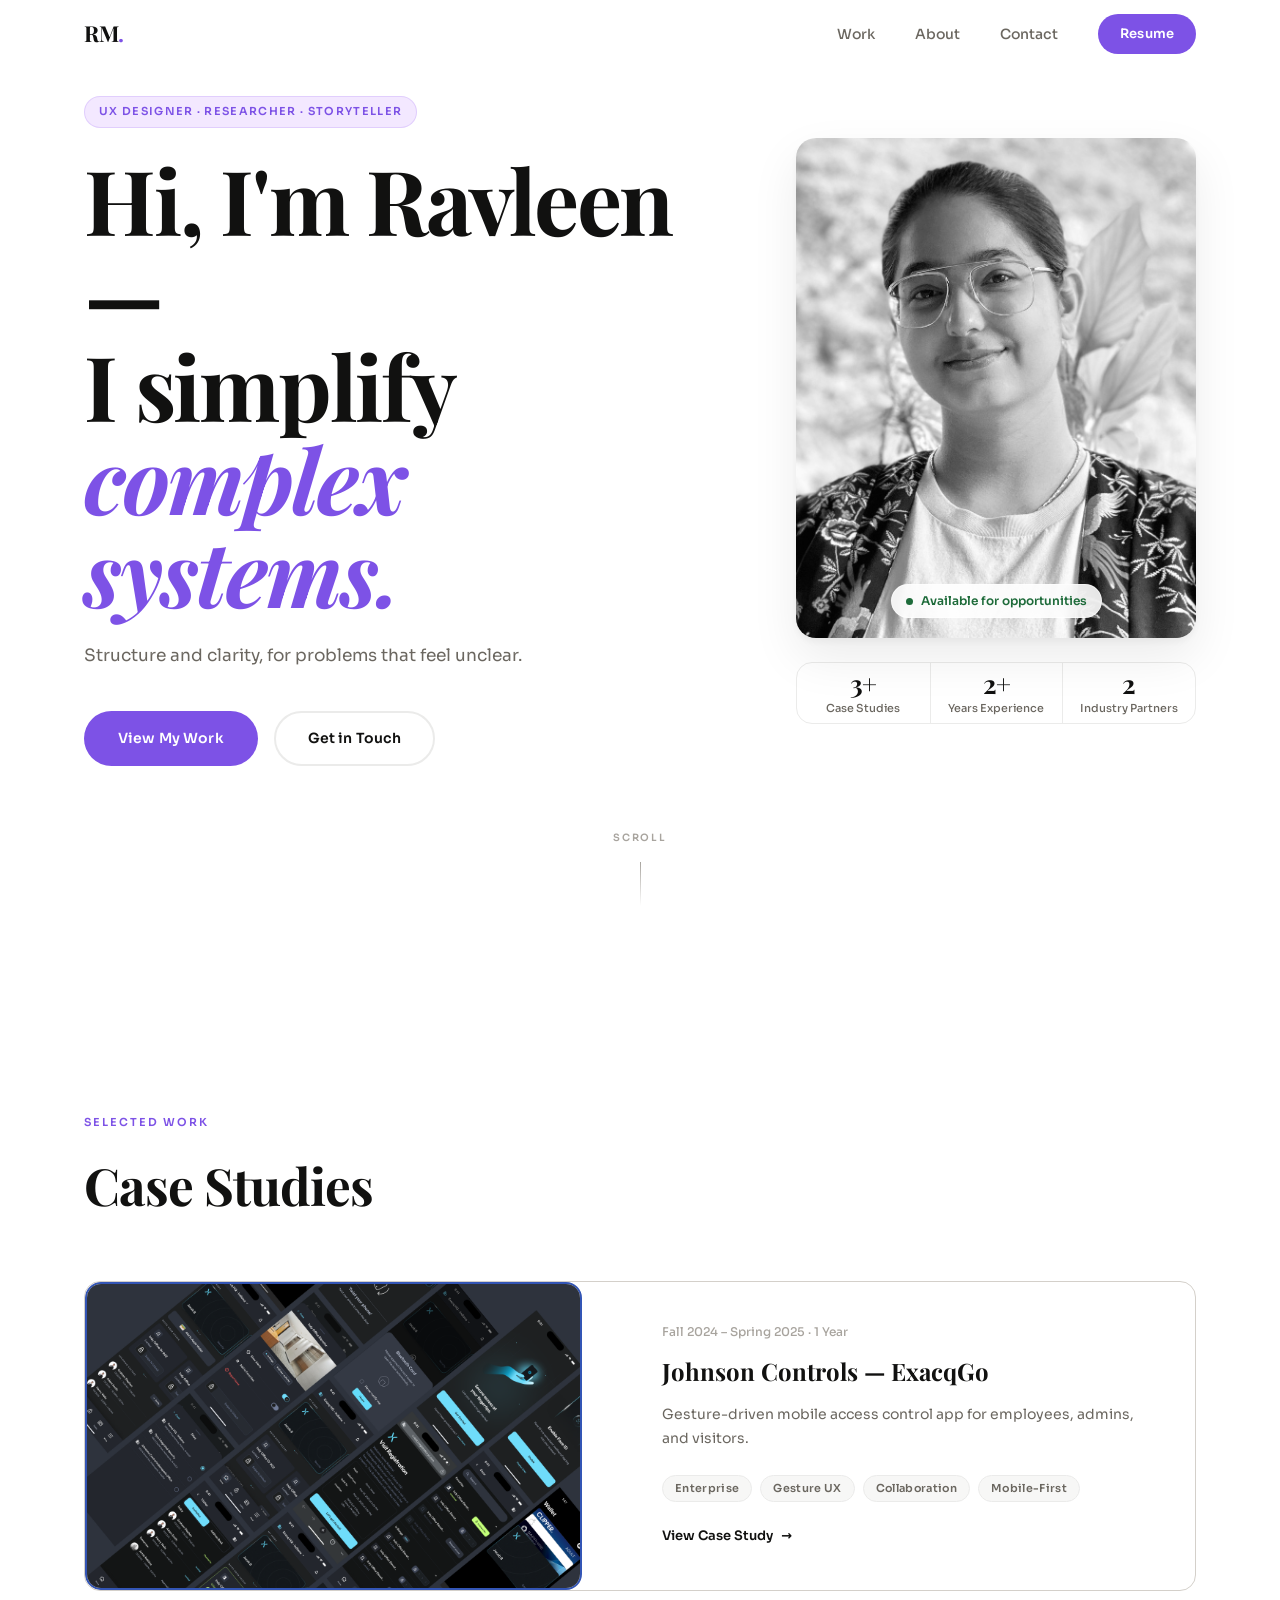
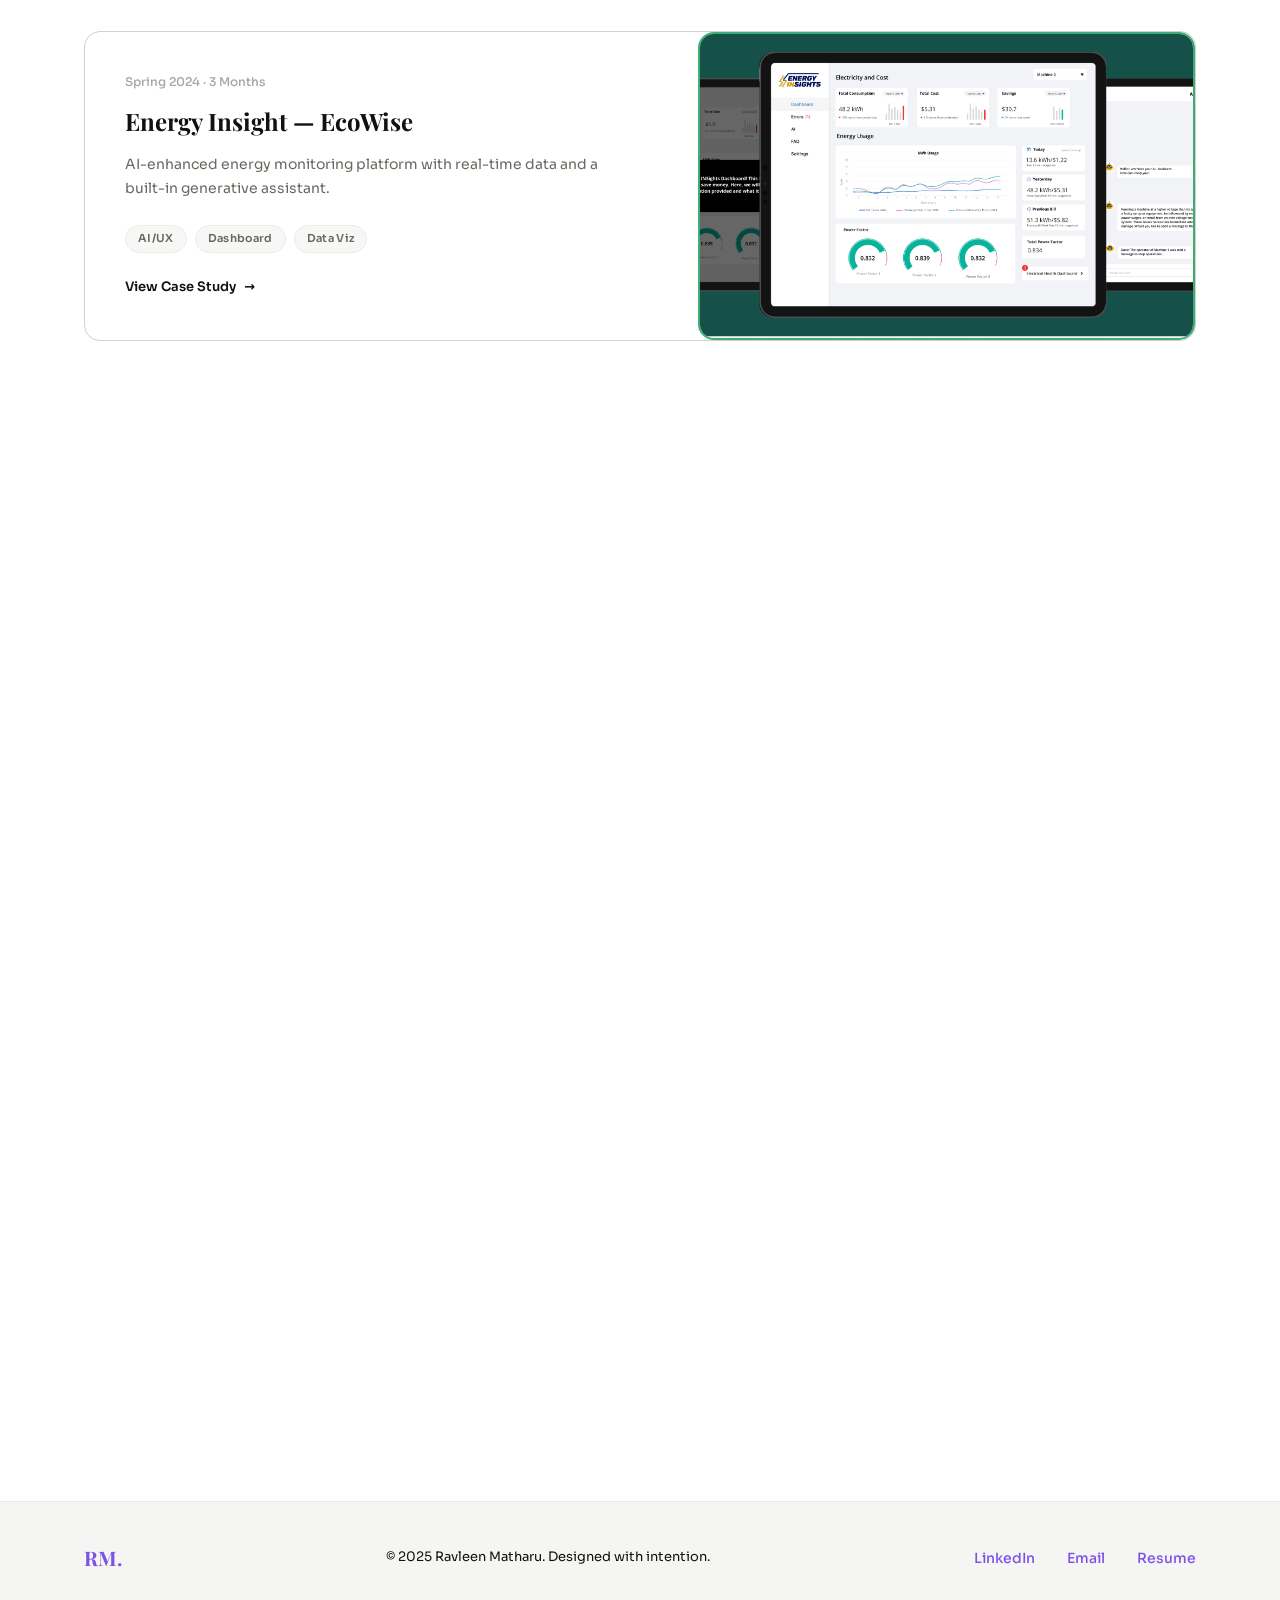
==== commit e9be7cf2: "Fix email links in footer to open Gmail properly" ====
--- a/index.html
+++ b/index.html
@@ -196,7 +196,7 @@
           <em>I'd love to hear from you.</em>
         </h2>
         <div class="contact-links reveal reveal-delay-1">
-          <a href="https://mail.google.com/mail/?view=cm&to=ravleen.k.matharu@gmail.com" class="contact-link">
+          <a href="https://mail.google.com/mail/?view=cm&to=ravleen.k.matharu@gmail.com" target="_blank" rel="noopener" class="contact-link">
             <span class="contact-icon">✉</span>
             <span>ravleen.k.matharu@gmail.com</span>
             <span class="arrow">→</span>
@@ -218,7 +218,7 @@
       <p class="footer-copy">© 2025 Ravleen Matharu. Designed with intention.</p>
       <div class="footer-links">
         <a href="https://linkedin.com/in/ravleen-matharu" target="_blank" rel="noopener">LinkedIn</a>
-        <a href="https://mail.google.com/mail/?view=cm<a href="https://mail.google.com/mail/?view=cm&to=ravleen.k.matharu@gmail.com">to=ravleen.k.matharu@gmail.com" target="_blank" rel="noopener">Email</a>
+        <a href="https://mail.google.com/mail/?view=cm&to=ravleen.k.matharu@gmail.com" target="_blank" rel="noopener">Email</a>
         <a href="https://drive.google.com/file/d/1xnIxf-tvFqG3KUemp2sTzM4KW7PkfDPg/view" target="_blank" rel="noopener">Resume</a>
       </div>
     </div>
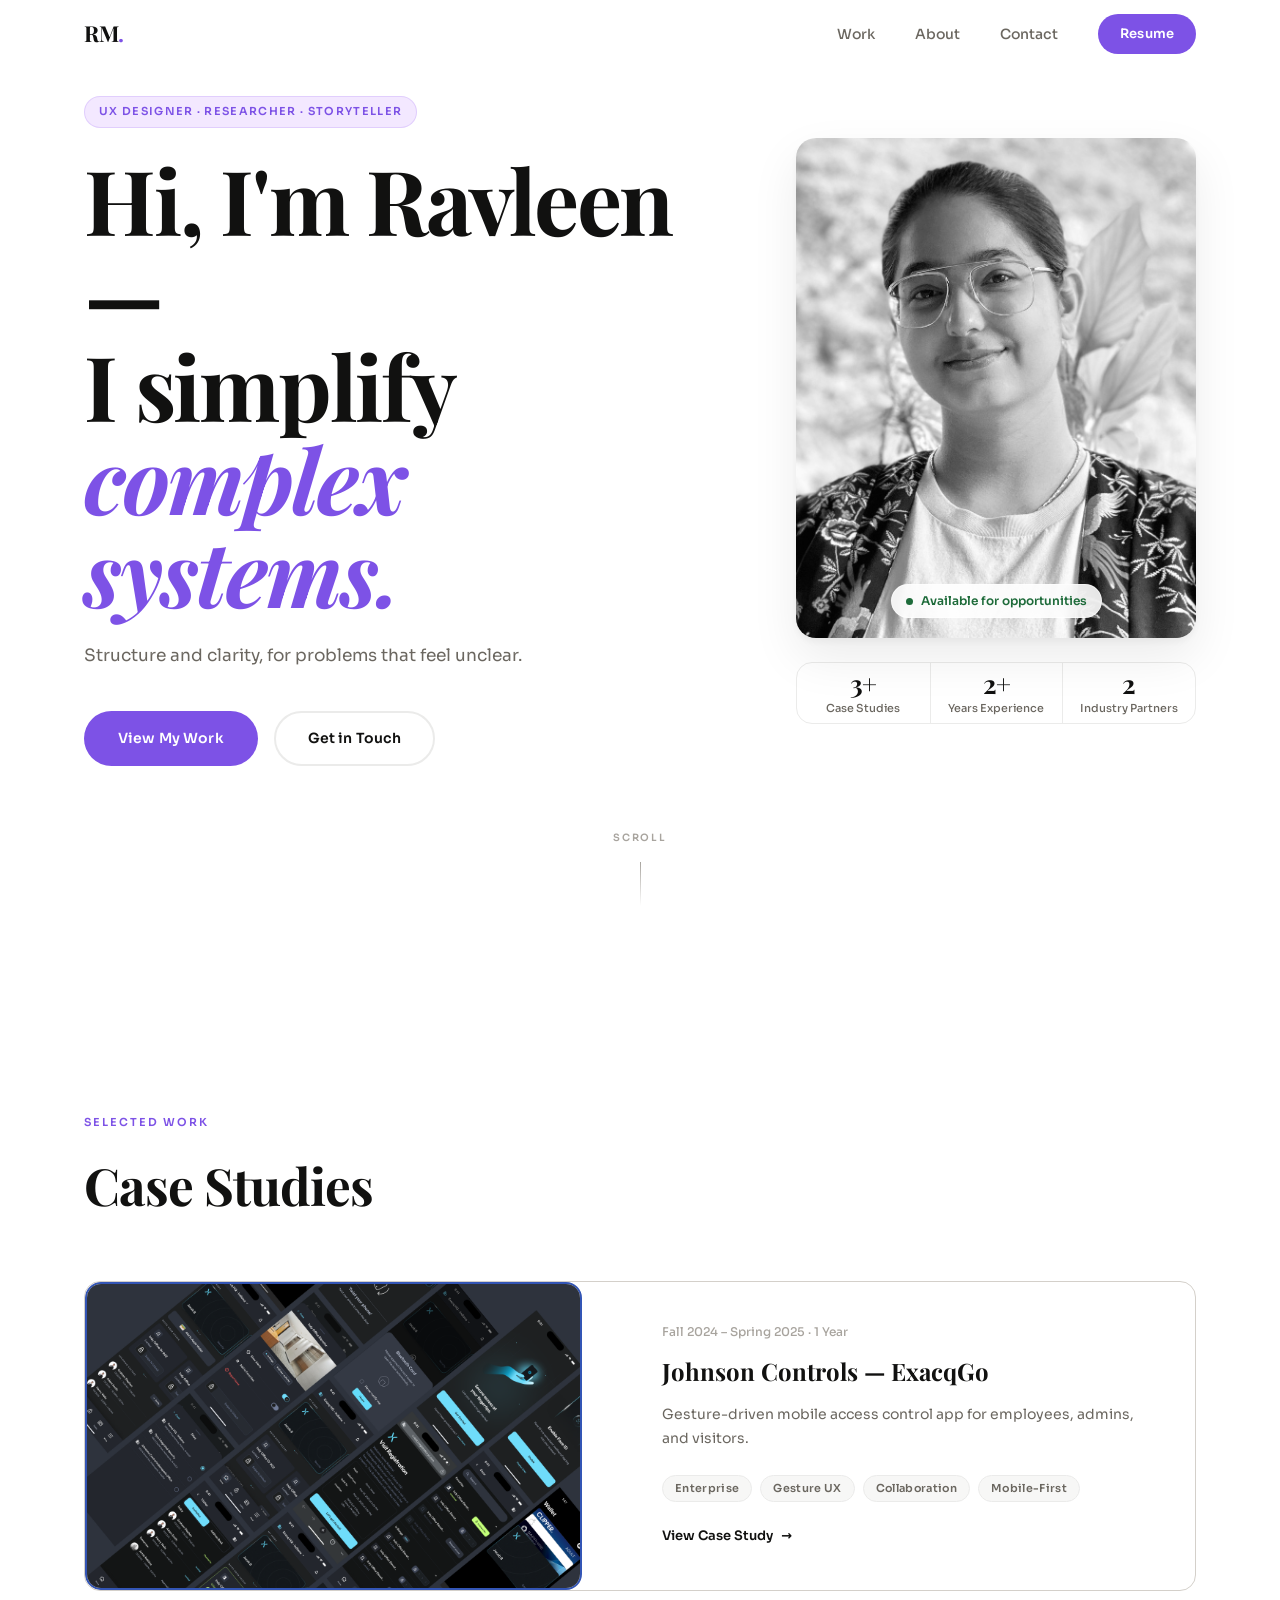
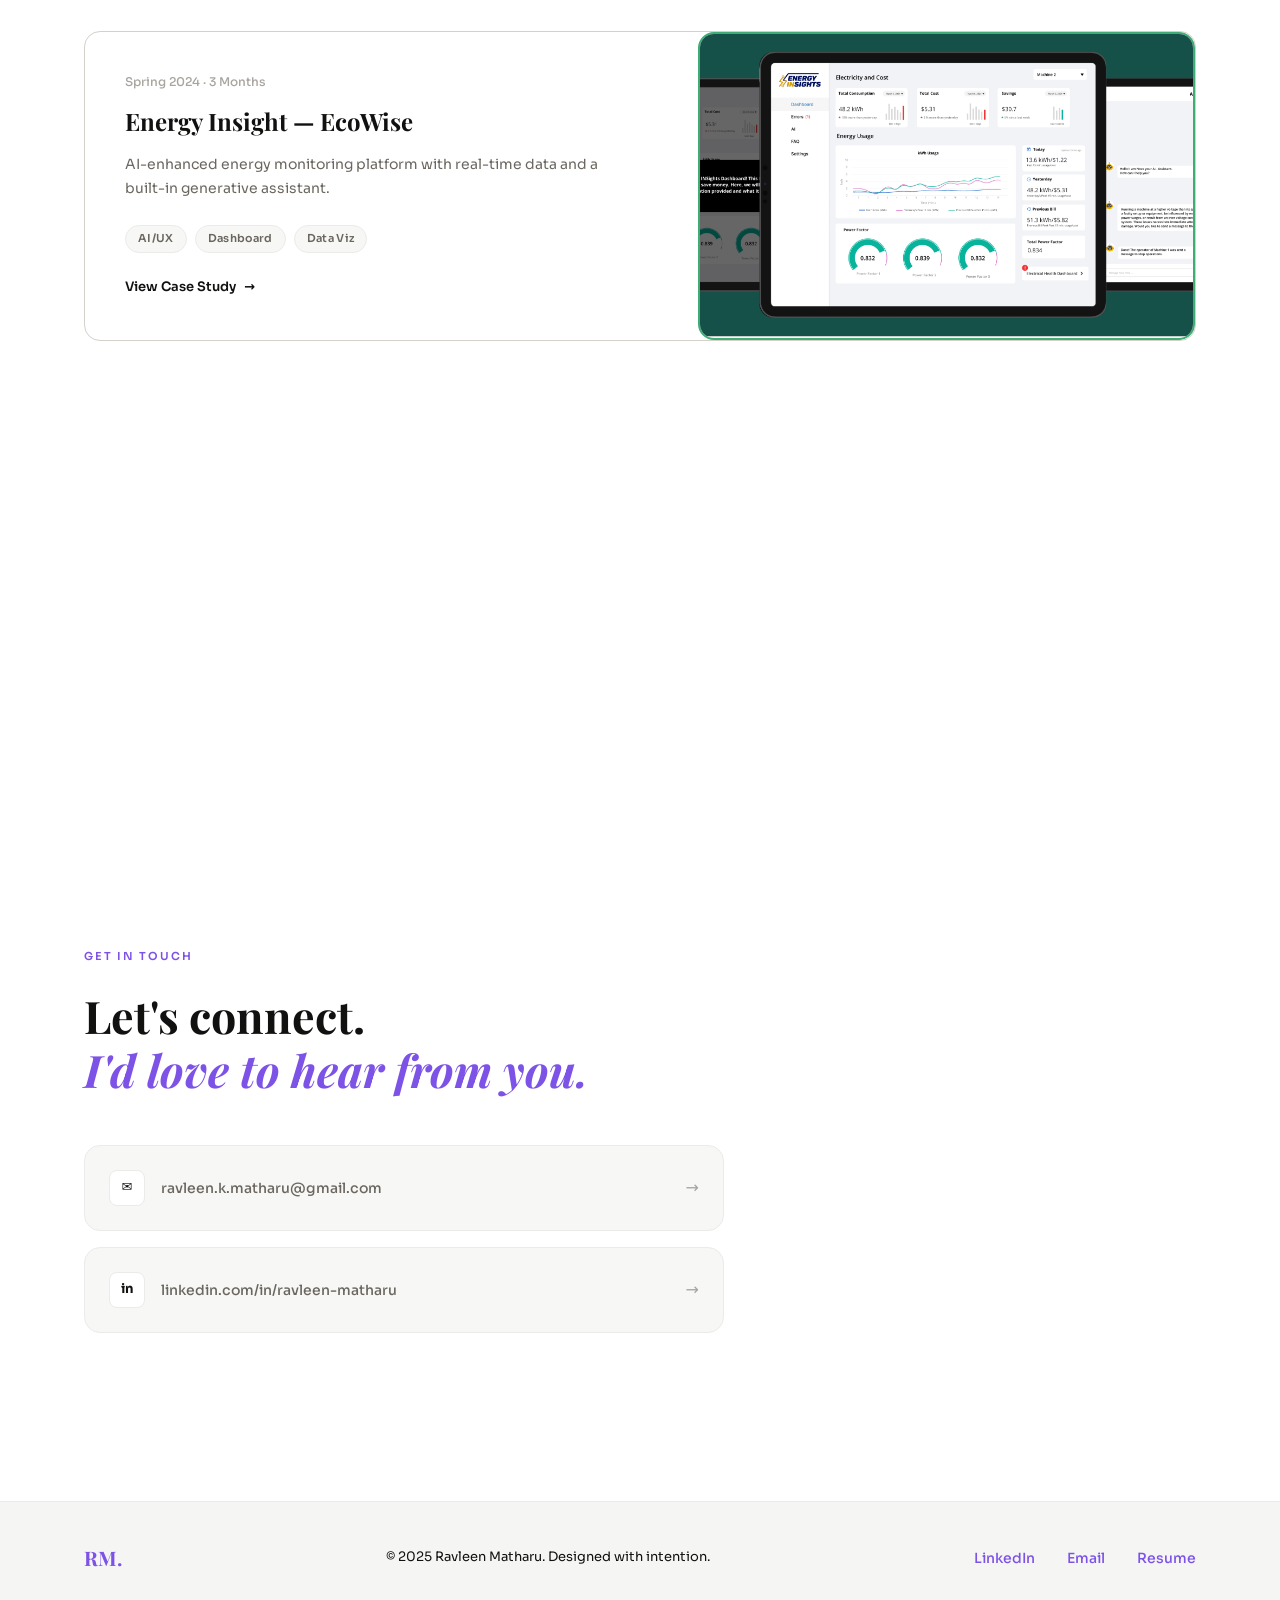
==== commit 28f95891: "Update resume link to latest Google Drive URL" ====
--- a/index.html
+++ b/index.html
@@ -22,7 +22,7 @@
         <li><a href="about.html" class="nav-link">About</a></li>
         <li><a href="#contact" class="nav-link">Contact</a></li>
         <li>
-          <a href="https://drive.google.com/file/d/1xnIxf-tvFqG3KUemp2sTzM4KW7PkfDPg/view" target="_blank" rel="noopener" class="btn btn-sm">Resume</a>
+          <a href="https://drive.google.com/file/d/1cllkrP1vOkc0XU1FE_H24G9cWDbXiHYq/view" target="_blank" rel="noopener" class="btn btn-sm">Resume</a>
         </li>
       </ul>
 
@@ -219,7 +219,7 @@
       <div class="footer-links">
         <a href="https://linkedin.com/in/ravleen-matharu" target="_blank" rel="noopener">LinkedIn</a>
         <a href="https://mail.google.com/mail/?view=cm&to=ravleen.k.matharu@gmail.com" target="_blank" rel="noopener">Email</a>
-        <a href="https://drive.google.com/file/d/1xnIxf-tvFqG3KUemp2sTzM4KW7PkfDPg/view" target="_blank" rel="noopener">Resume</a>
+        <a href="https://drive.google.com/file/d/1cllkrP1vOkc0XU1FE_H24G9cWDbXiHYq/view" target="_blank" rel="noopener">Resume</a>
       </div>
     </div>
   </footer>
